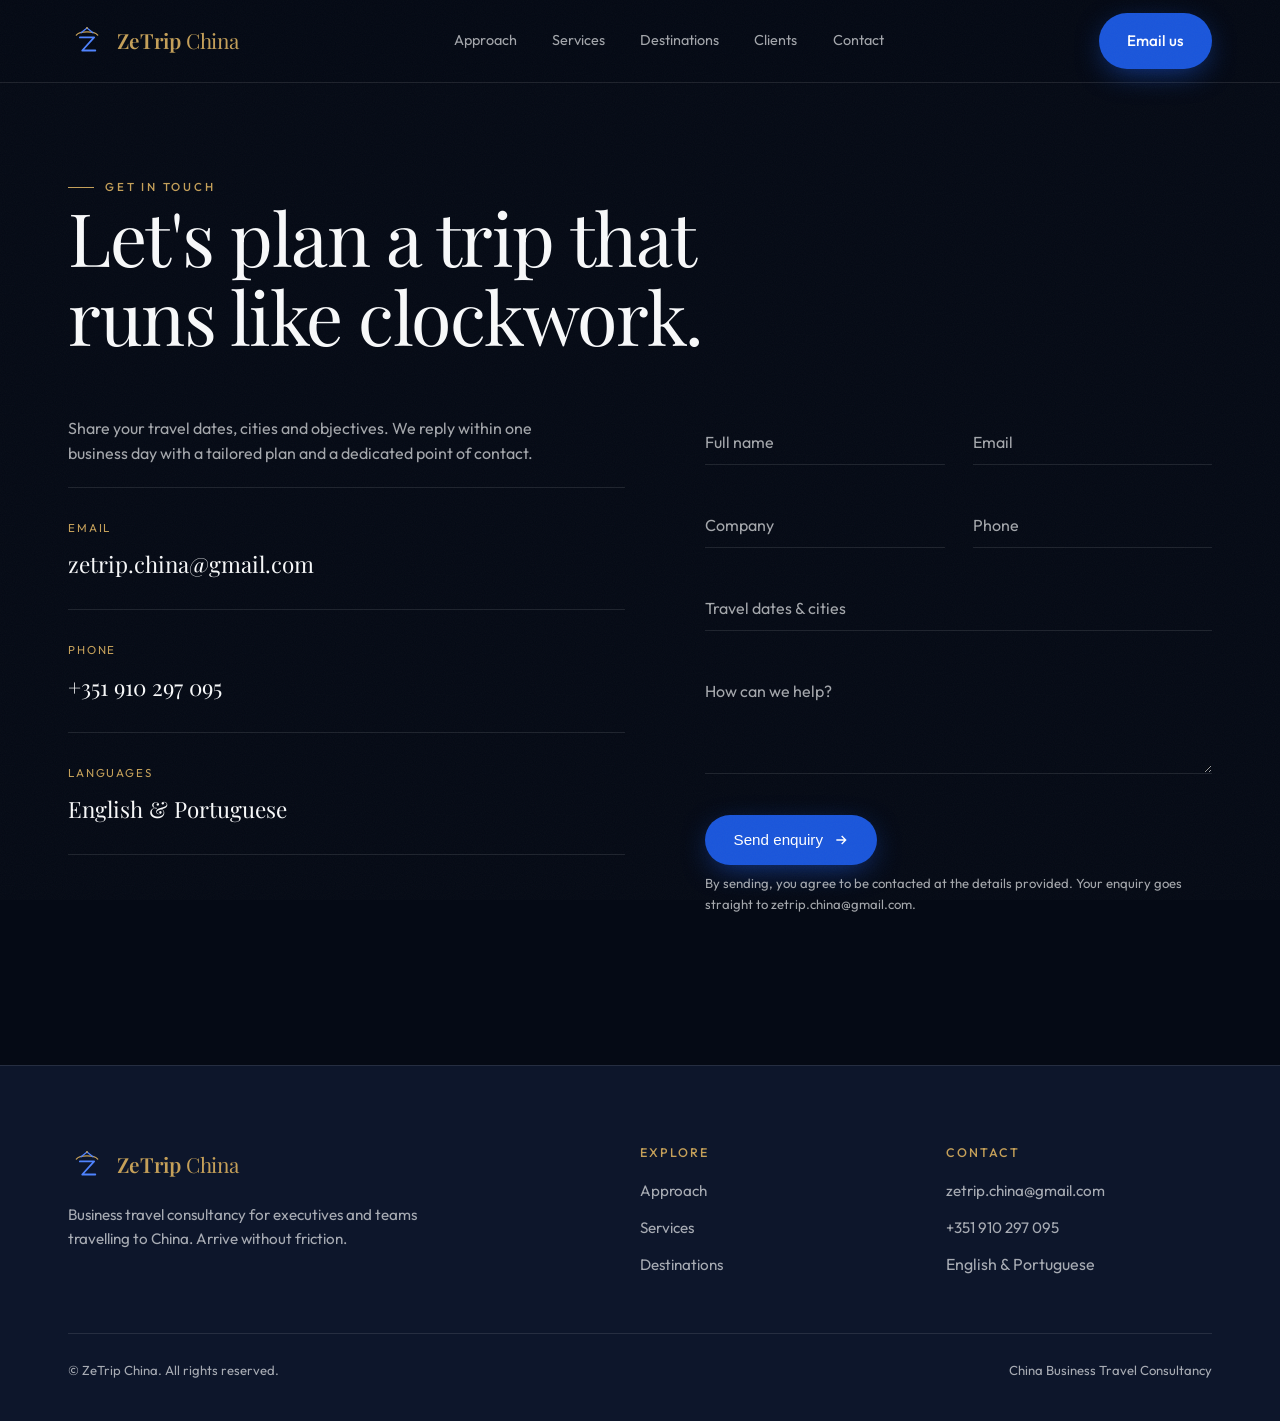
==== contact.html @ a1fccb0a "feat: first commit ZeTrip" ====
<!DOCTYPE html>
<html lang="en">
<meta http-equiv="content-type" content="text/html;charset=UTF-8" />
<head>
<meta charset="UTF-8">
<meta name="viewport" content="width=device-width, initial-scale=1.0">
<title>Contact — ZeTrip China Business Travel Consultancy</title>
<meta name="description" content="Plan your business trip to China with ZeTrip. Tell us your dates and objectives and receive a tailored plan. Email zetrip.china@gmail.com.">
<meta name="robots" content="index, follow">
<link rel="canonical" href="https://zetripchina.com/contact.html">
<meta property="og:type" content="website">
<meta property="og:title" content="Contact — ZeTrip China">
<meta property="og:description" content="Plan your business trip to China with ZeTrip.">
<meta property="og:url" content="https://zetripchina.com/contact.html">
<meta property="og:image" content="https://images.unsplash.com/photo-1749200465082-58dca6484023?w=1200&amp;q=80">
<meta name="theme-color" content="#050A15">
<link rel="icon" href="assets/logo.svg" type="image/svg+xml">
<link rel="preconnect" href="https://fonts.googleapis.com/">
<link rel="preconnect" href="https://fonts.gstatic.com/" crossorigin>
<link href="https://fonts.googleapis.com/css2?family=Playfair+Display:ital,wght@0,400;0,500;0,600;1,400&amp;family=Outfit:wght@300;400;500;600&amp;display=swap" rel="stylesheet">
<link rel="stylesheet" href="css/styles.css">
</head>
<body>
<header class="header scrolled" id="header">
  <div class="container nav">
    <a href="index.html" class="brand" data-testid="brand-logo"><img src="assets/logo.svg" alt="ZeTrip China logo"><span><b>ZeTrip</b> <span>China</span></span></a>
    <nav class="nav-links">
      <a href="index.html#about">Approach</a>
      <a href="index.html#services">Services</a>
      <a href="index.html#destinations">Destinations</a>
      <a href="index.html#testimonials">Clients</a>
      <a href="contact.html">Contact</a>
    </nav>
    <a href="mailto:zetrip.china@gmail.com" class="btn btn-primary nav-cta" data-testid="nav-email-btn">Email us</a>
    <button class="burger" id="burger" aria-label="Open menu" data-testid="burger-btn"><span></span><span></span><span></span></button>
  </div>
</header>
<div class="mobile-menu" id="mobileMenu">
  <a href="index.html#about"><span>01</span>Approach</a>
  <a href="index.html#services"><span>02</span>Services</a>
  <a href="index.html#destinations"><span>03</span>Destinations</a>
  <a href="index.html"><span>04</span>Home</a>
  <a href="contact.html"><span>05</span>Contact</a>
</div>

<section class="page-hero">
  <div class="container">
    <p class="overline reveal" style="opacity:1;transform:none">Get in touch</p>
    <h1 class="reveal" style="opacity:1;transform:none">Let's plan a trip that runs like clockwork.</h1>
  </div>
</section>

<section class="container contact-wrap">
  <div class="cinfo">
    <p class="muted" style="max-width:44ch;margin-bottom:20px">Share your travel dates, cities and objectives. We reply within one business day with a tailored plan and a dedicated point of contact.</p>
    <div class="block"><small>Email</small><a href="mailto:zetrip.china@gmail.com" data-testid="contact-email">zetrip.china@gmail.com</a></div>
    <div class="block"><small>Phone</small><a href="tel:+351910297095" data-testid="contact-phone">+351 910 297 095</a></div>
    <div class="block" style="border-bottom:1px solid var(--border)"><small>Languages</small><p>English &amp; Portuguese</p></div>
  </div>

  <div class="cform">
    <div id="formAlert"></div>
    <form action="contact.php" method="POST" id="contactForm" data-testid="contact-form">
      <input type="text" name="website" class="hp" tabindex="-1" autocomplete="off" aria-hidden="true">
      <div class="form-row two">
        <div class="field"><input type="text" name="name" id="name" placeholder=" " required data-testid="input-name"><label for="name">Full name</label></div>
        <div class="field"><input type="email" name="email" id="email" placeholder=" " required data-testid="input-email"><label for="email">Email</label></div>
      </div>
      <div class="form-row two">
        <div class="field"><input type="text" name="company" id="company" placeholder=" " data-testid="input-company"><label for="company">Company</label></div>
        <div class="field"><input type="tel" name="phone" id="phone" placeholder=" " data-testid="input-phone"><label for="phone">Phone</label></div>
      </div>
      <div class="field"><input type="text" name="dates" id="dates" placeholder=" " data-testid="input-dates"><label for="dates">Travel dates &amp; cities</label></div>
      <div class="field"><textarea name="message" id="message" placeholder=" " rows="4" required data-testid="input-message"></textarea><label for="message">How can we help?</label></div>
      <button type="submit" class="btn btn-primary" data-testid="submit-btn">Send enquiry
        <svg viewBox="0 0 24 24" fill="none" stroke="currentColor" stroke-width="2"><path d="M5 12h14M13 6l6 6-6 6"/></svg></button>
      <p class="form-note">By sending, you agree to be contacted at the details provided. Your enquiry goes straight to zetrip.china@gmail.com.</p>
    </form>
  </div>
</section>

<footer class="footer">
  <div class="container">
    <div class="foot-grid">
      <div>
        <a href="index.html" class="brand"><img src="assets/logo.svg" alt="ZeTrip China logo"><span><b>ZeTrip</b> <span>China</span></span></a>
        <p class="fabout">Business travel consultancy for executives and teams travelling to China. Arrive without friction.</p>
      </div>
      <div><h4>Explore</h4><ul>
        <li><a href="index.html#about">Approach</a></li>
        <li><a href="index.html#services">Services</a></li>
        <li><a href="index.html#destinations">Destinations</a></li>
      </ul></div>
      <div><h4>Contact</h4><ul>
        <li><a href="mailto:zetrip.china@gmail.com">zetrip.china@gmail.com</a></li>
        <li><a href="tel:+351910297095">+351 910 297 095</a></li>
        <li><span class="muted">English &amp; Portuguese</span></li>
      </ul></div>
    </div>
    <div class="foot-bottom">
      <span>© <span id="year"></span> ZeTrip China. All rights reserved.</span>
      <span>China Business Travel Consultancy</span>
    </div>
  </div>
</footer>

</html>
---- css/styles.css ----
/* ZeTrip China — Diplomatic Precision theme */
:root{
  --bg:#050A15;
  --surface:#0D162B;
  --surface-2:#111d38;
  --border:rgba(255,255,255,.10);
  --text:#F8F9FA;
  --muted:rgba(248,249,250,.66);
  --gold:#C5A059;
  --royal:#1A56DB;
  --royal-bright:#4F83FF;
  --maxw:1240px;
  --ease:cubic-bezier(.22,1,.36,1);
}
*{box-sizing:border-box;margin:0;padding:0}
html{-webkit-text-size-adjust:100%}
html.lenis,html.lenis body{height:auto}
.lenis.lenis-smooth{scroll-behavior:auto!important}
body{
  background:var(--bg);
  color:var(--text);
  font-family:"Outfit",system-ui,sans-serif;
  line-height:1.6;
  overflow-x:hidden;
  -webkit-font-smoothing:antialiased;
  position:relative;
}
/* grain */
body::before{
  content:"";position:fixed;inset:0;z-index:9999;pointer-events:none;opacity:.035;
  background-image:url("data:image/svg+xml,%3Csvg xmlns='http://www.w3.org/2000/svg' width='120' height='120'%3E%3Cfilter id='n'%3E%3CfeTurbulence type='fractalNoise' baseFrequency='0.9' numOctaves='3'/%3E%3C/filter%3E%3Crect width='100%25' height='100%25' filter='url(%23n)'/%3E%3C/svg%3E");
}
img{max-width:100%;display:block}
a{color:inherit;text-decoration:none}
::selection{background:var(--royal);color:#fff}
h1,h2,h3,h4{font-family:"Playfair Display",Georgia,serif;font-weight:500;letter-spacing:-.02em;line-height:1.08}
.serif{font-family:"Playfair Display",Georgia,serif}
.container{max-width:var(--maxw);margin:0 auto;padding:0 24px}
@media(min-width:768px){.container{padding:0 48px}}
.overline{font-size:.72rem;text-transform:uppercase;letter-spacing:.24em;color:var(--gold);font-weight:500;display:inline-flex;align-items:center;gap:.7rem}
.overline::before{content:"";width:26px;height:1px;background:var(--gold);display:inline-block}
.muted{color:var(--muted)}

/* buttons */
.btn{display:inline-flex;align-items:center;gap:.6rem;padding:.95rem 1.7rem;border-radius:999px;font-weight:500;font-size:.95rem;cursor:pointer;border:1px solid transparent;transition:background-color .35s var(--ease),color .35s var(--ease),border-color .35s var(--ease),transform .35s var(--ease),box-shadow .35s var(--ease)}
.btn svg{width:16px;height:16px;transition:transform .35s var(--ease)}
.btn:hover svg{transform:translateX(4px)}
.btn-primary{background:var(--royal);color:#fff;box-shadow:0 8px 30px -8px rgba(26,86,219,.7)}
.btn-primary:hover{background:var(--royal-bright);transform:translateY(-2px);box-shadow:0 14px 40px -8px rgba(79,131,255,.75)}
.btn-ghost{border-color:var(--border);color:var(--text)}
.btn-ghost:hover{border-color:var(--gold);color:var(--gold)}

/* header */
.header{position:fixed;top:0;left:0;right:0;z-index:1000;transition:background-color .4s var(--ease),backdrop-filter .4s var(--ease),border-color .4s var(--ease);border-bottom:1px solid transparent}
.header.scrolled{background:rgba(5,10,21,.72);backdrop-filter:blur(16px);border-bottom:1px solid var(--border)}
.nav{display:flex;align-items:center;justify-content:space-between;height:82px}
.brand{display:flex;align-items:center;gap:.7rem;font-family:"Playfair Display",serif;font-size:1.3rem;letter-spacing:-.01em}
.brand img{width:38px;height:38px}
.brand b{font-weight:600}.brand span{color:var(--gold)}
.nav-links{display:none;gap:2.2rem;align-items:center}
.nav-links a{font-size:.9rem;color:var(--muted);position:relative;transition:color .3s var(--ease)}
.nav-links a::after{content:"";position:absolute;left:0;bottom:-6px;width:0;height:1px;background:var(--gold);transition:width .35s var(--ease)}
.nav-links a:hover{color:var(--text)}.nav-links a:hover::after{width:100%}
.nav-cta{display:none}
@media(min-width:960px){.nav-links{display:flex}.nav-cta{display:inline-flex}}
.burger{display:flex;flex-direction:column;gap:5px;background:none;border:0;cursor:pointer;padding:8px}
.burger span{width:24px;height:2px;background:var(--text);transition:transform .3s var(--ease),opacity .3s var(--ease)}
@media(min-width:960px){.burger{display:none}}
.mobile-menu{position:fixed;inset:0;z-index:999;background:var(--bg);display:flex;flex-direction:column;justify-content:center;padding:0 32px;gap:1.2rem;transform:translateX(100%);transition:transform .5s var(--ease)}
.mobile-menu.open{transform:translateX(0)}
.mobile-menu a{font-family:"Playfair Display",serif;font-size:2rem;color:var(--text)}
.mobile-menu a span{color:var(--gold);font-size:.9rem;font-family:"Outfit";margin-right:.6rem}

/* hero */
.hero{position:relative;min-height:100svh;display:flex;align-items:flex-end;padding-bottom:8vh;overflow:hidden}
.hero-bg{position:absolute;inset:-10% 0 0 0;z-index:0;will-change:transform}
.hero-bg img{width:100%;height:120%;object-fit:cover;filter:saturate(.85) contrast(1.05)}
.hero-overlay{position:absolute;inset:0;z-index:1;background:linear-gradient(180deg,rgba(5,10,21,.55) 0%,rgba(5,10,21,.35) 40%,rgba(5,10,21,.92) 100%)}
.hero-overlay::after{content:"";position:absolute;inset:0;background:linear-gradient(90deg,rgba(5,10,21,.7),transparent 60%)}
.hero-inner{position:relative;z-index:2;width:100%}
.hero h1{font-size:clamp(2.6rem,8vw,6rem);font-weight:400;max-width:15ch}
.line-mask{overflow:hidden;display:block}
.line-mask>span{display:block;transform:translateY(110%)}
.hero .lede{max-width:52ch;margin:1.8rem 0 2.4rem;font-size:1.05rem;color:rgba(248,249,250,.82)}
.hero-actions{display:flex;flex-wrap:wrap;gap:1rem}
.hero-scroll{position:absolute;bottom:26px;right:24px;z-index:2;font-size:.7rem;letter-spacing:.2em;text-transform:uppercase;color:var(--muted);display:flex;align-items:center;gap:.6rem}
@media(min-width:768px){.hero-scroll{right:48px}}
.hero-scroll .l{width:44px;height:1px;background:var(--muted);position:relative;overflow:hidden}
.hero-scroll .l::after{content:"";position:absolute;inset:0;background:var(--gold);transform:translateX(-100%);animation:scrollline 2.2s var(--ease) infinite}
@keyframes scrollline{0%{transform:translateX(-100%)}60%,100%{transform:translateX(100%)}}

/* reveal util */
.reveal{opacity:0;transform:translateY(34px)}

/* section */
.section{padding:110px 0}
@media(min-width:768px){.section{padding:150px 0}}
.section-head{max-width:60ch;margin-bottom:64px}
.section-head h2{font-size:clamp(2rem,4.5vw,3.4rem);font-weight:400;margin-top:1.2rem}

/* stats */
.stats{border-top:1px solid var(--border);border-bottom:1px solid var(--border);background:var(--surface)}
.stats-grid{display:grid;grid-template-columns:repeat(2,1fr)}
@media(min-width:900px){.stats-grid{grid-template-columns:repeat(4,1fr)}}
.stat{padding:52px 28px;border-right:1px solid var(--border);border-bottom:1px solid var(--border)}
.stat .num{font-family:"Playfair Display",serif;font-size:clamp(2.6rem,5vw,4rem);color:var(--text);line-height:1}
.stat .num em{color:var(--gold);font-style:normal}
.stat .lbl{margin-top:.7rem;font-size:.85rem;color:var(--muted);text-transform:uppercase;letter-spacing:.12em}

/* manifesto */
.chapter{display:grid;grid-template-columns:1fr;gap:1.2rem;padding:46px 0;border-top:1px solid var(--border);align-items:start}
@media(min-width:900px){.chapter{grid-template-columns:100px 1fr 1.1fr;gap:3rem;padding:60px 0}}
.chapter .cnum{font-family:"Playfair Display",serif;font-size:2rem;color:var(--gold)}
.chapter h3{font-size:clamp(1.6rem,3vw,2.4rem);font-weight:400}
.chapter p{margin-top:1rem;color:var(--muted);max-width:46ch}

/* services bento */
.services-grid{display:grid;grid-template-columns:1fr;border-top:1px solid var(--border);border-left:1px solid var(--border)}
@media(min-width:700px){.services-grid{grid-template-columns:repeat(2,1fr)}}
@media(min-width:1040px){.services-grid{grid-template-columns:repeat(3,1fr)}}
.service{position:relative;padding:42px 32px 120px;border-right:1px solid var(--border);border-bottom:1px solid var(--border);overflow:hidden;min-height:320px;transition:background-color .5s var(--ease)}
.service .idx{font-size:.75rem;letter-spacing:.2em;color:var(--gold)}
.service h3{font-size:1.5rem;font-weight:500;margin-top:1.4rem}
.service p{margin-top:.9rem;color:var(--muted);font-size:.95rem;max-width:34ch}
.service .simg{position:absolute;inset:auto 0 0 0;height:110px;opacity:.28;filter:grayscale(.4);transition:height .55s var(--ease),opacity .55s var(--ease);-webkit-mask-image:linear-gradient(180deg,transparent,#000 55%);mask-image:linear-gradient(180deg,transparent,#000 55%)}
.service .simg img{width:100%;height:100%;object-fit:cover}
.service:hover{background:var(--surface)}
.service:hover .simg{height:180px;opacity:.5}
.service::after{content:"";position:absolute;left:0;top:0;width:100%;height:2px;background:var(--royal-bright);transform:scaleX(0);transform-origin:left;transition:transform .5s var(--ease)}
.service:hover::after{transform:scaleX(1)}

/* destinations */
.dest-grid{display:grid;grid-template-columns:1fr;gap:16px}
@media(min-width:640px){.dest-grid{grid-template-columns:repeat(2,1fr)}}
@media(min-width:1000px){.dest-grid{grid-template-columns:repeat(3,1fr)}}
.dest{position:relative;height:400px;overflow:hidden;border-radius:2px}
.dest img{width:100%;height:100%;object-fit:cover;transition:transform .7s var(--ease);filter:brightness(.72)}
.dest:hover img{transform:scale(1.07);filter:brightness(.85)}
.dest .meta{position:absolute;left:24px;bottom:22px;z-index:2}
.dest .meta small{color:var(--gold);text-transform:uppercase;letter-spacing:.18em;font-size:.7rem}
.dest .meta h3{font-size:1.7rem;font-weight:500;margin-top:.3rem}
.dest::after{content:"";position:absolute;inset:0;background:linear-gradient(180deg,transparent 40%,rgba(5,10,21,.85));z-index:1}

/* marquee */
.marquee{border-top:1px solid var(--border);border-bottom:1px solid var(--border);padding:34px 0;overflow:hidden;white-space:nowrap;background:var(--bg)}
.marquee-track{display:inline-flex;gap:0;will-change:transform;animation:marq 34s linear infinite}
.marquee span{font-family:"Playfair Display",serif;font-size:clamp(1.8rem,4vw,3rem);color:transparent;-webkit-text-stroke:1px rgba(248,249,250,.4);padding:0 1.6rem}
.marquee span.fill{color:var(--gold);-webkit-text-stroke:0}
@keyframes marq{to{transform:translateX(-50%)}}

/* testimonials */
.tgrid{display:grid;grid-template-columns:1fr;gap:24px}
@media(min-width:900px){.tgrid{grid-template-columns:repeat(3,1fr)}}
.tcard{border:1px solid var(--border);background:var(--surface);padding:36px 30px;border-radius:2px;transition:border-color .4s var(--ease),transform .4s var(--ease)}
.tcard:hover{border-color:var(--gold);transform:translateY(-4px)}
.tcard .quote{font-family:"Playfair Display",serif;font-size:1.15rem;line-height:1.5;color:var(--text)}
.tcard .who{margin-top:28px;display:flex;align-items:center;gap:14px}
.tcard .av{width:44px;height:44px;border-radius:50%;background:var(--royal);display:flex;align-items:center;justify-content:center;font-weight:600;font-family:"Playfair Display",serif;color:#fff}
.tcard .who b{display:block;font-weight:500}
.tcard .who small{color:var(--muted)}
.stars{color:var(--gold);letter-spacing:2px;margin-bottom:16px;font-size:.9rem}

/* CTA band */
.ctaband{position:relative;overflow:hidden;text-align:left;padding:120px 0}
.ctaband-bg{position:absolute;inset:0;z-index:0}
.ctaband-bg img{width:100%;height:100%;object-fit:cover;filter:brightness(.35) saturate(.8)}
.ctaband .inner{position:relative;z-index:2;max-width:34ch}
.ctaband h2{font-size:clamp(2.2rem,5vw,4rem);font-weight:400}
.ctaband p{color:rgba(248,249,250,.8);margin:1.4rem 0 2.2rem;max-width:46ch}

/* footer */
.footer{background:var(--surface);border-top:1px solid var(--border);padding:80px 0 40px}
.foot-grid{display:grid;grid-template-columns:1fr;gap:40px}
@media(min-width:800px){.foot-grid{grid-template-columns:2fr 1fr 1fr}}
.footer .brand{margin-bottom:1.2rem}
.footer .fabout{color:var(--muted);max-width:38ch;font-size:.95rem}
.footer h4{font-family:"Outfit";font-size:.78rem;letter-spacing:.16em;text-transform:uppercase;color:var(--gold);margin-bottom:1.2rem}
.footer ul{list-style:none;display:flex;flex-direction:column;gap:.7rem}
.footer ul a{color:var(--muted);font-size:.95rem;transition:color .3s var(--ease)}
.footer ul a:hover{color:var(--text)}
.foot-bottom{margin-top:56px;padding-top:26px;border-top:1px solid var(--border);display:flex;flex-wrap:wrap;gap:12px;justify-content:space-between;color:var(--muted);font-size:.82rem}

/* contact page */
.page-hero{padding:170px 0 60px}
.page-hero h1{font-size:clamp(2.4rem,6vw,4.6rem);font-weight:400;max-width:16ch}
.contact-wrap{display:grid;grid-template-columns:1fr;gap:56px;padding-bottom:150px}
@media(min-width:900px){.contact-wrap{grid-template-columns:1.1fr 1fr;gap:80px}}
.cinfo .block{padding:26px 0;border-top:1px solid var(--border)}
.cinfo .block small{color:var(--gold);text-transform:uppercase;letter-spacing:.16em;font-size:.72rem}
.cinfo .block a,.cinfo .block p{font-family:"Playfair Display",serif;font-size:1.4rem;margin-top:.5rem;display:block}
.form-row{display:grid;grid-template-columns:1fr;gap:0}
@media(min-width:600px){.form-row.two{grid-template-columns:1fr 1fr;gap:28px}}
.field{position:relative;margin-bottom:34px}
.field label{position:absolute;left:0;top:14px;color:var(--muted);pointer-events:none;transition:transform .3s var(--ease),color .3s var(--ease),font-size .3s var(--ease)}
.field input,.field textarea{width:100%;background:transparent;border:0;border-bottom:1px solid var(--border);color:var(--text);padding:14px 0;font-family:"Outfit";font-size:1rem;transition:border-color .3s var(--ease)}
.field textarea{resize:vertical;min-height:90px}
.field input:focus,.field textarea:focus{outline:none;border-color:var(--gold)}
.field input:focus~label,.field textarea:focus~label,.field input:not(:placeholder-shown)~label,.field textarea:not(:placeholder-shown)~label{transform:translateY(-26px);font-size:.72rem;color:var(--gold);text-transform:uppercase;letter-spacing:.12em}
.hp{position:absolute;left:-9999px;opacity:0}
.form-note{color:var(--muted);font-size:.82rem;margin-top:8px}
.alert{padding:16px 20px;border-radius:4px;margin-bottom:28px;font-size:.95rem}
.alert.ok{background:rgba(26,86,219,.15);border:1px solid var(--royal-bright);color:#cfe0ff}
.alert.err{background:rgba(197,80,80,.12);border:1px solid #c55;color:#f3c9c9}

/* focus a11y */
a:focus-visible,button:focus-visible,input:focus-visible,textarea:focus-visible{outline:none;box-shadow:0 0 0 2px var(--bg),0 0 0 4px var(--royal-bright)}

@media(prefers-reduced-motion:reduce){
  *{animation:none!important;transition:none!important}
  .reveal{opacity:1!important;transform:none!important}
  .line-mask>span{transform:none!important}
}
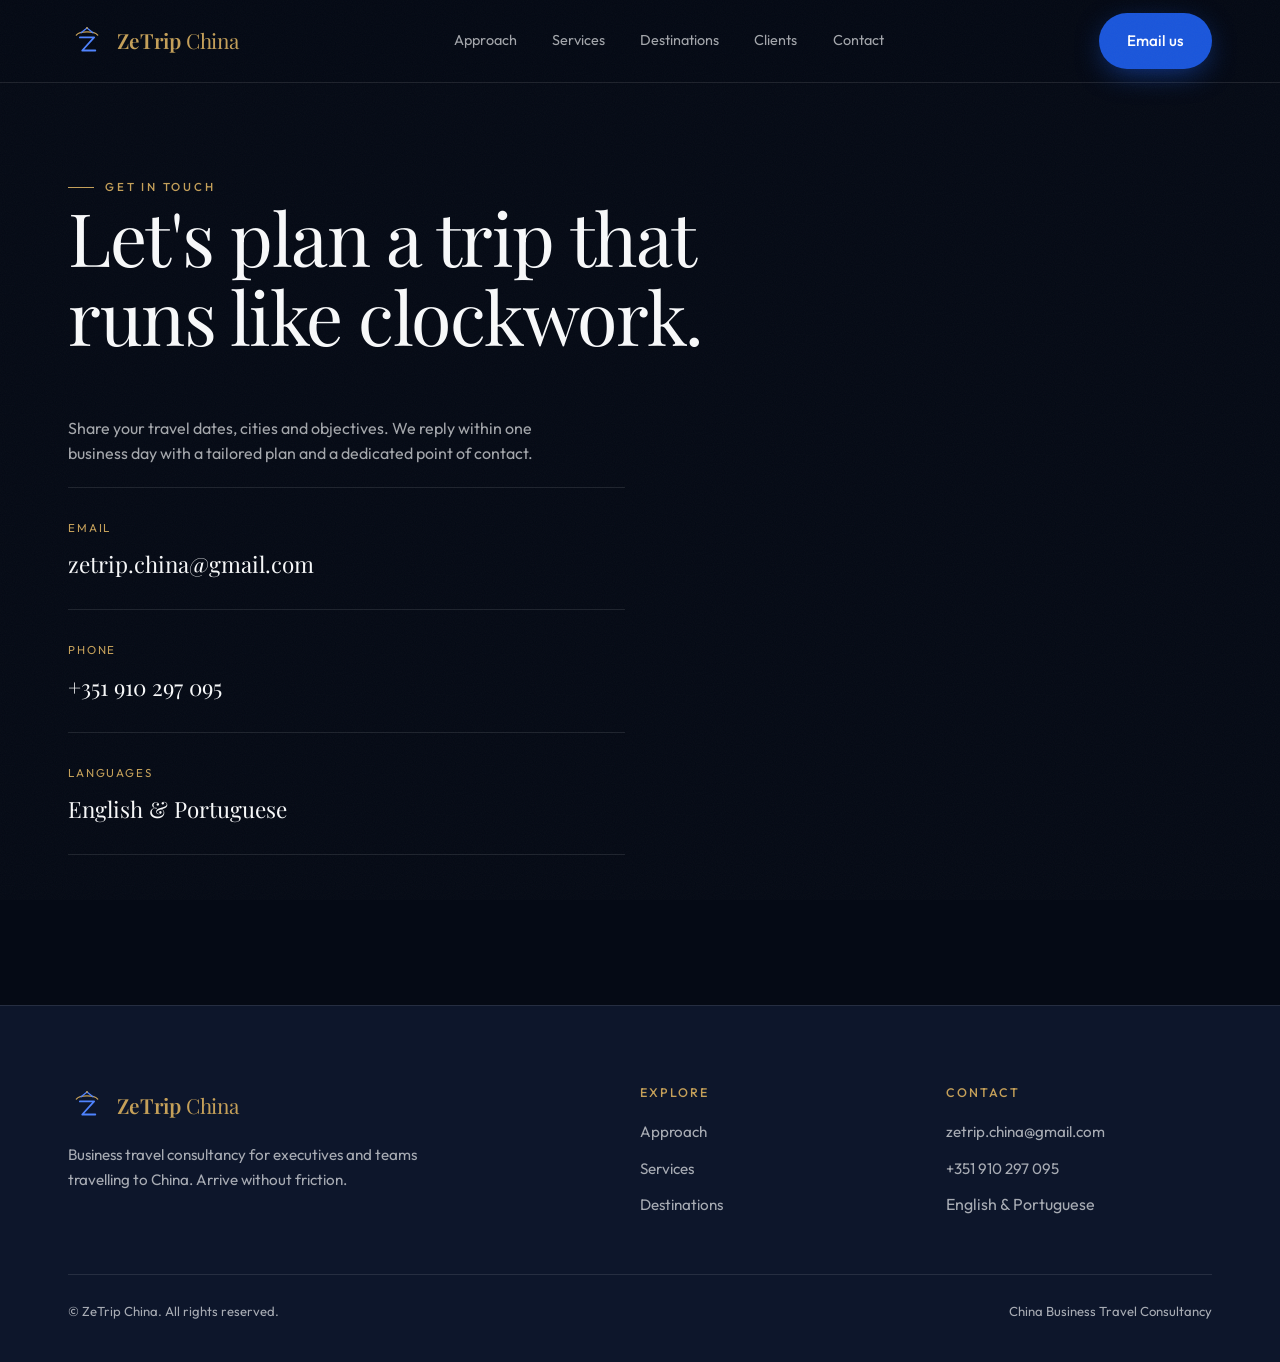
==== commit df95e521: "Update contact.html" ====
--- a/contact.html
+++ b/contact.html
@@ -19,6 +19,10 @@
 <link rel="preconnect" href="https://fonts.gstatic.com/" crossorigin>
 <link href="https://fonts.googleapis.com/css2?family=Playfair+Display:ital,wght@0,400;0,500;0,600;1,400&amp;family=Outfit:wght@300;400;500;600&amp;display=swap" rel="stylesheet">
 <link rel="stylesheet" href="css/styles.css">
+<script>
+  window.va = window.va || function () { (window.vaq = window.vaq || []).push(arguments); };
+</script>
+<script defer src="/_vercel/insights/script.js"></script>
 </head>
 <body>
 <header class="header scrolled" id="header">
@@ -57,10 +61,10 @@
     <div class="block"><small>Phone</small><a href="tel:+351910297095" data-testid="contact-phone">+351 910 297 095</a></div>
     <div class="block" style="border-bottom:1px solid var(--border)"><small>Languages</small><p>English &amp; Portuguese</p></div>
   </div>
-
+<!--
   <div class="cform">
     <div id="formAlert"></div>
-    <form action="contact.php" method="POST" id="contactForm" data-testid="contact-form">
+    <form action="api/contact.php" method="POST" id="contactForm" data-testid="contact-form">
       <input type="text" name="website" class="hp" tabindex="-1" autocomplete="off" aria-hidden="true">
       <div class="form-row two">
         <div class="field"><input type="text" name="name" id="name" placeholder=" " required data-testid="input-name"><label for="name">Full name</label></div>
@@ -76,7 +80,7 @@
         <svg viewBox="0 0 24 24" fill="none" stroke="currentColor" stroke-width="2"><path d="M5 12h14M13 6l6 6-6 6"/></svg></button>
       <p class="form-note">By sending, you agree to be contacted at the details provided. Your enquiry goes straight to zetrip.china@gmail.com.</p>
     </form>
-  </div>
+  </div>-->
 </section>
 
 <footer class="footer">
